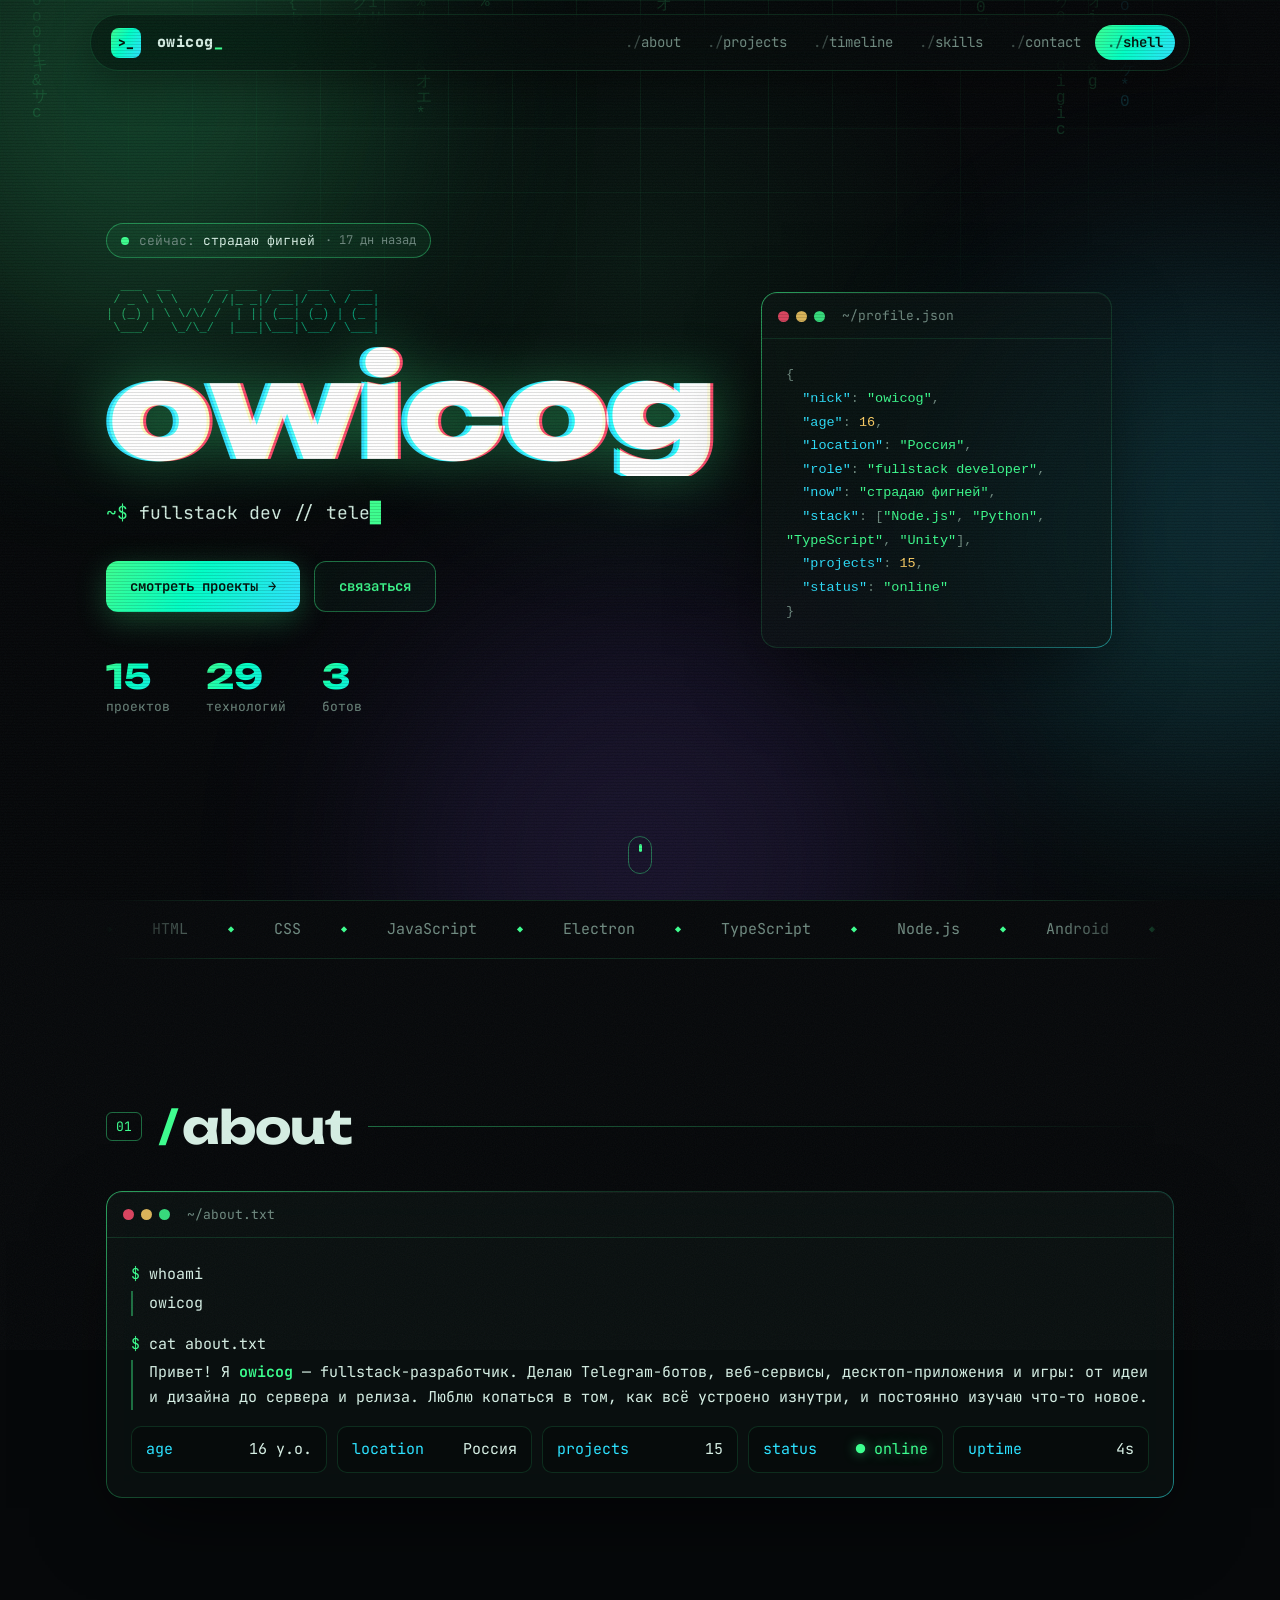
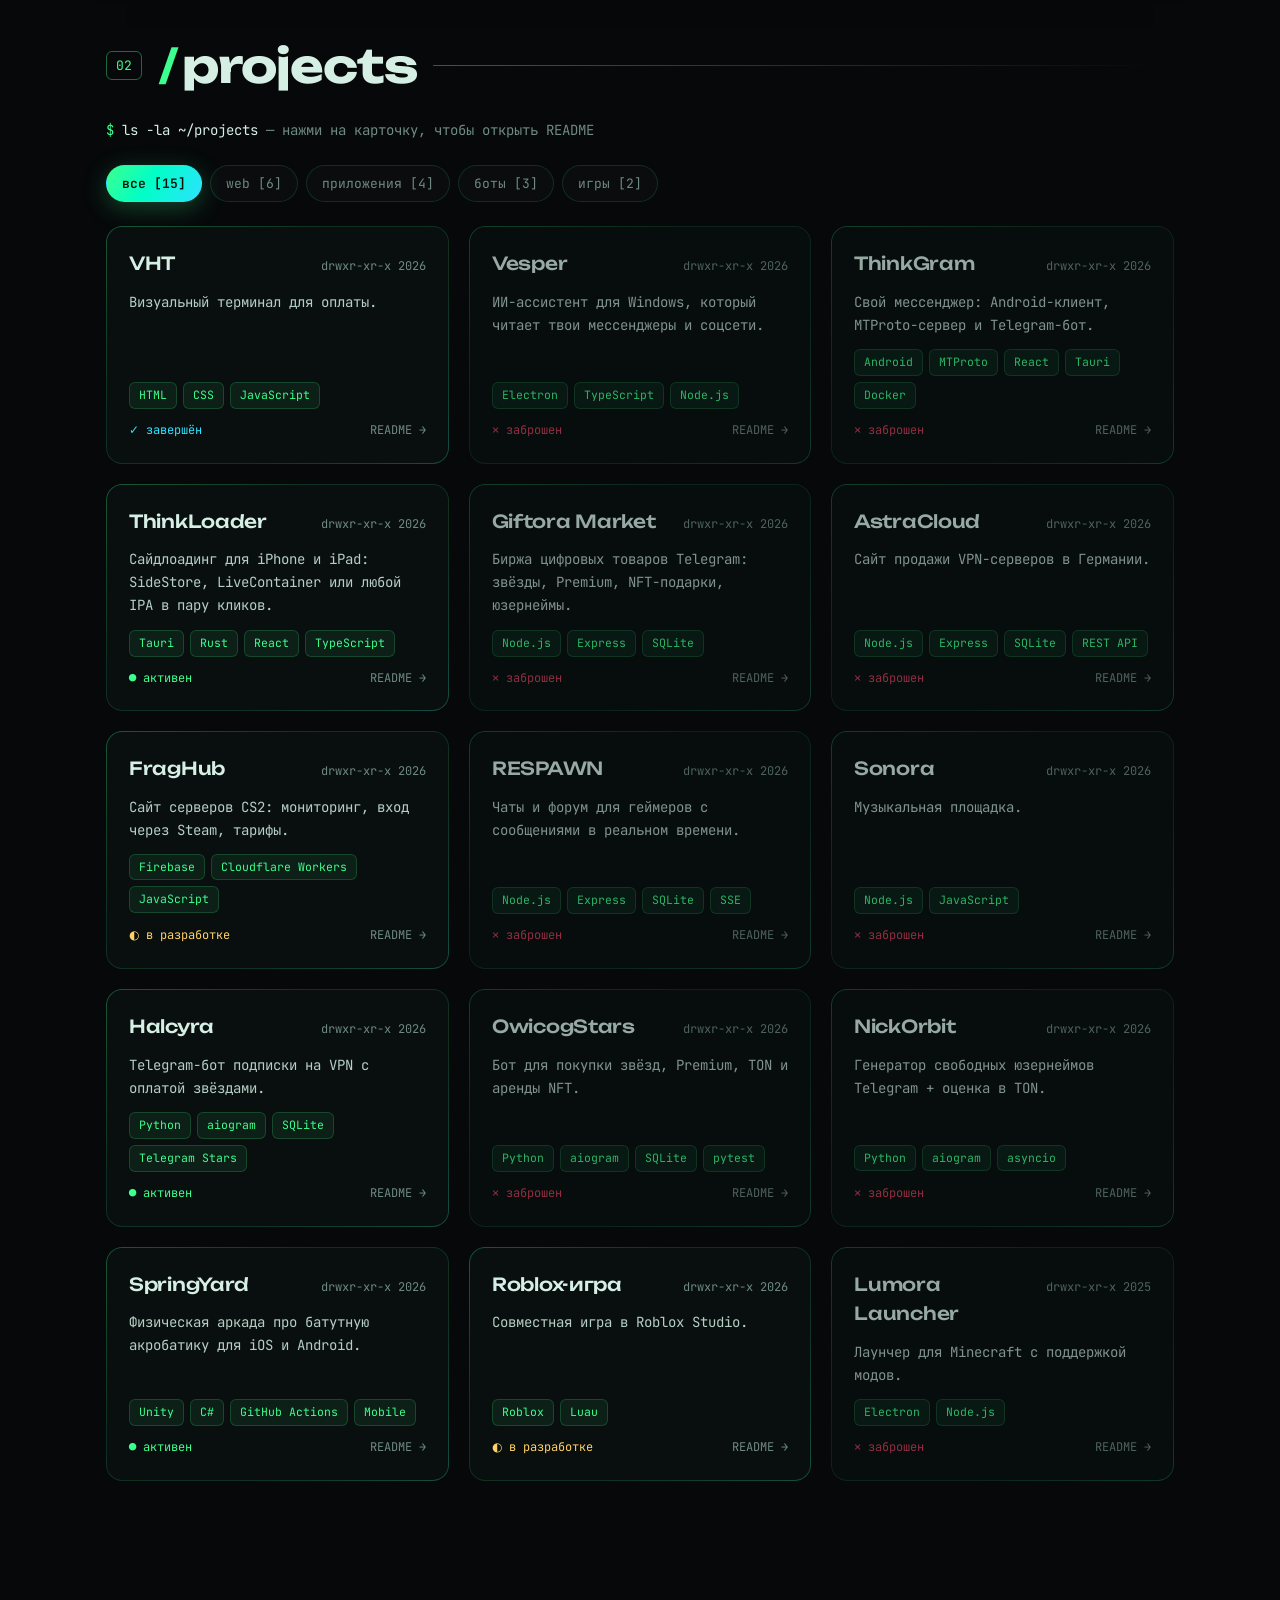
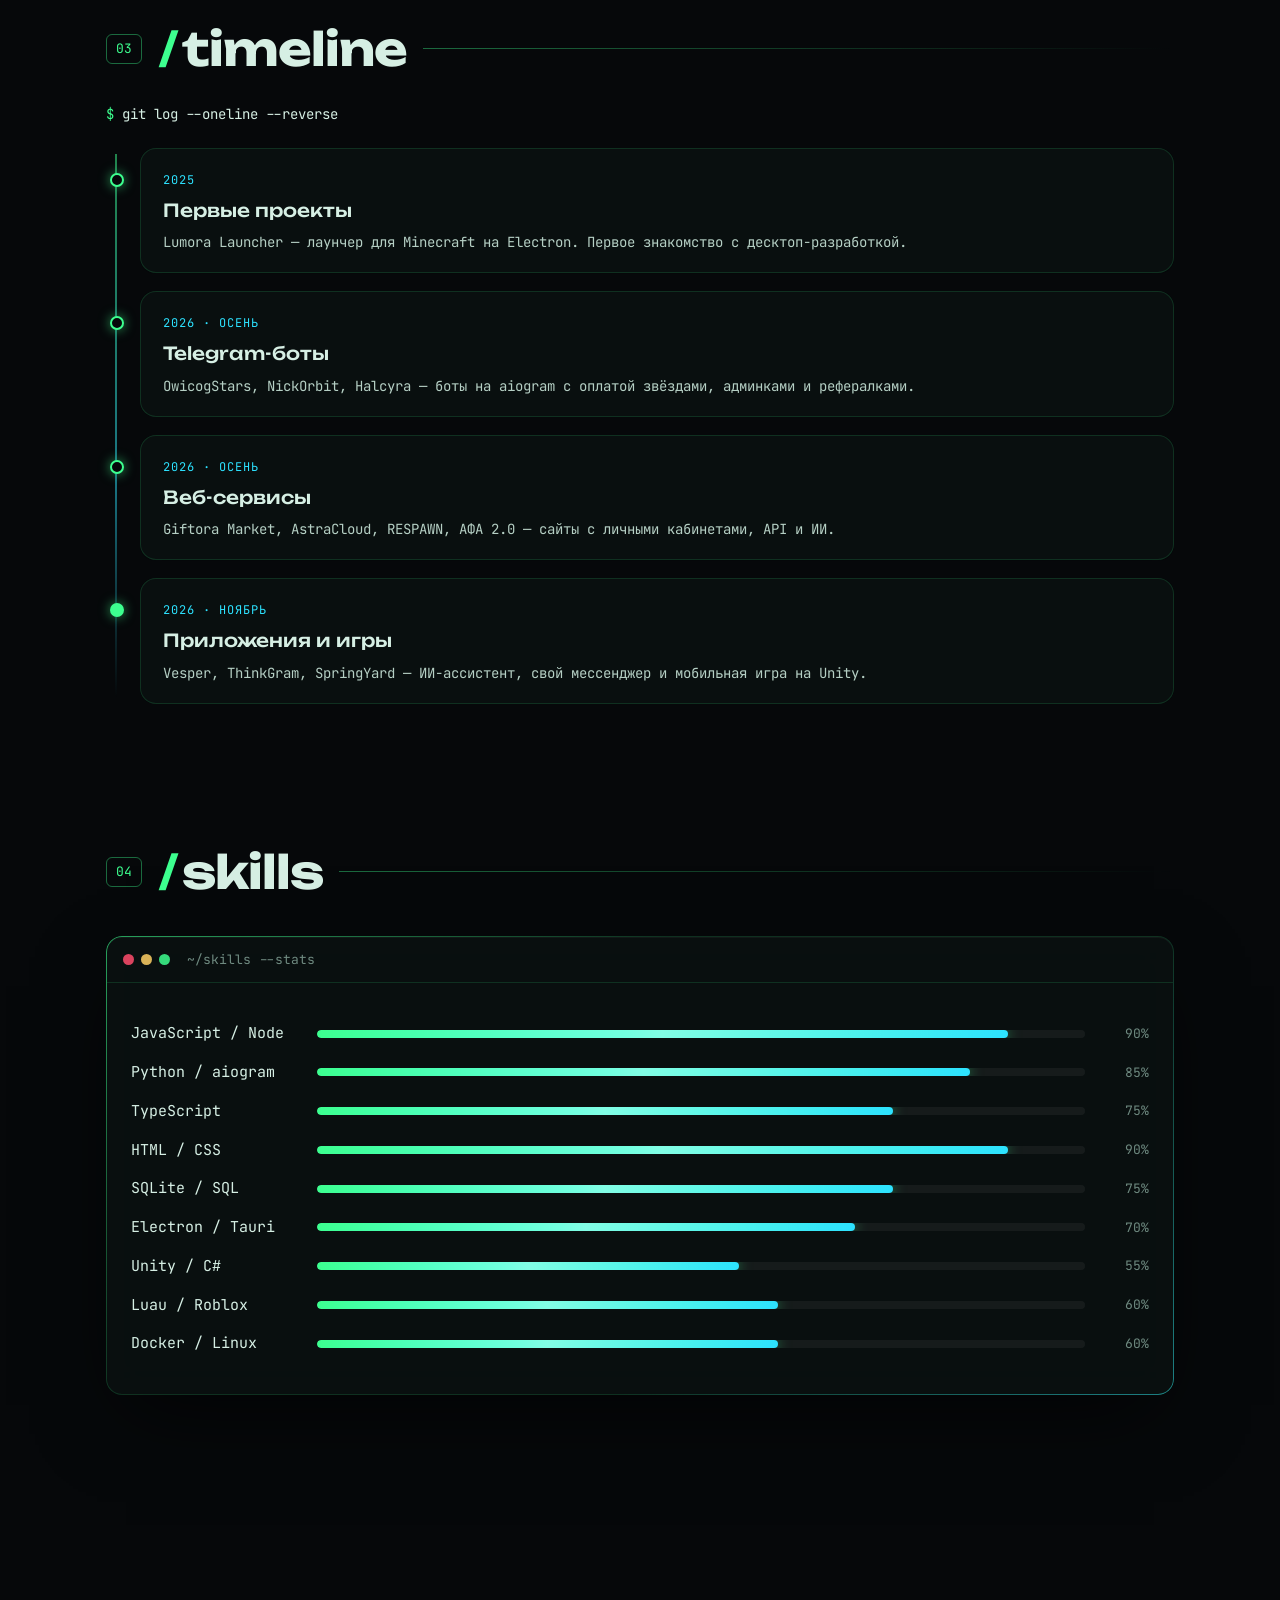
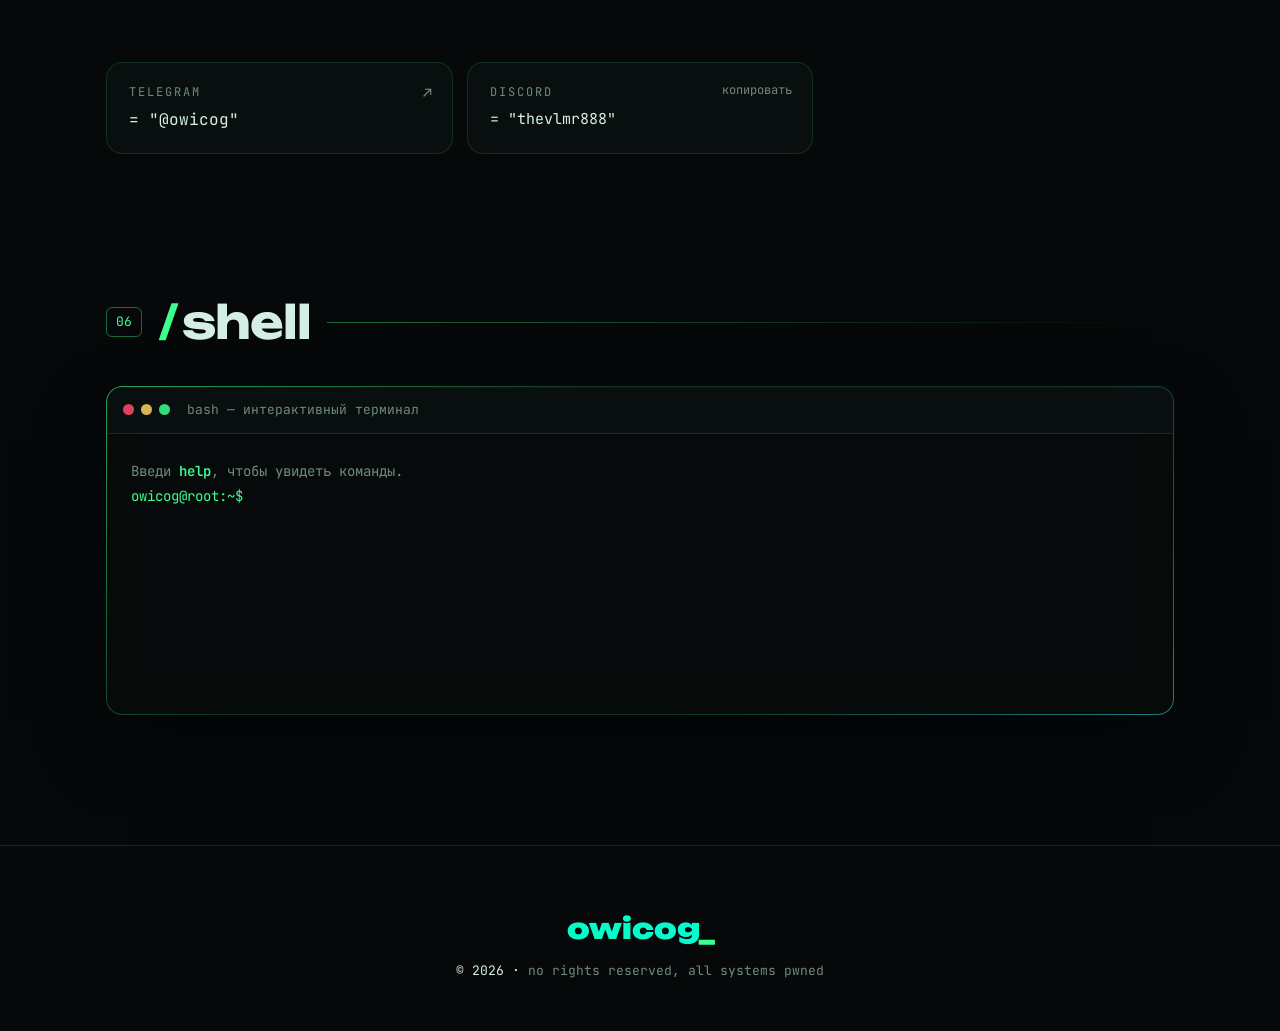
==== index.html @ a8354188 "Сайт-визитка owicog: сайт, админка и деплой на GitHub Pages Co-Authored-By: Claude Opus 5.5 <noreply" ====
<!doctype html>
<html lang="ru">
<head>
  <meta charset="utf-8">
  <meta name="viewport" content="width=device-width, initial-scale=1">
  <!--og-->
  <title>owicog</title>
  <meta name="description" content="owicog — fullstack-разработчик: Telegram-боты, веб-сервисы, приложения и игры.">
  <meta property="og:type" content="website">
  <meta property="og:site_name" content="owicog">
  <meta property="og:title" content="owicog — dev">
  <meta property="og:description" content="owicog — fullstack-разработчик: Telegram-боты, веб-сервисы, приложения и игры.">
  <meta name="twitter:card" content="summary_large_image">
  <meta name="twitter:title" content="owicog — dev">
  <meta name="twitter:description" content="owicog — fullstack-разработчик: Telegram-боты, веб-сервисы, приложения и игры.">
  <meta property="og:url" content="https://calihandlyyt.github.io/">
  <!--/og-->
  <meta name="theme-color" content="#06080a">
  <link rel="preconnect" href="https://fonts.googleapis.com">
  <link rel="preconnect" href="https://fonts.gstatic.com" crossorigin>
  <link href="https://fonts.googleapis.com/css2?family=JetBrains+Mono:wght@300;400;600;800&family=Unbounded:wght@500;700;900&display=swap" rel="stylesheet">
  <link rel="stylesheet" href="style.css">
</head>
<body>
  <canvas id="matrix"></canvas>
  <div class="bg-grid" aria-hidden="true"></div>
  <div class="bg-orbs" aria-hidden="true"><i></i><i></i><i></i></div>
  <div class="spotlight" aria-hidden="true"></div>
  <div class="noise" aria-hidden="true"></div>
  <div class="scanlines" aria-hidden="true"></div>
  <div id="progress" aria-hidden="true"></div>

  <!-- Экран загрузки -->
  <div id="boot">
    <pre id="boot-log"></pre>
    <div class="boot-bar"><span></span></div>
  </div>

  <header class="topbar">
    <a href="#top" class="logo"><span class="logo-mark">&gt;_</span> owicog<span class="blink">_</span></a>
    <nav>
      <a href="#about">about</a>
      <a href="#projects">projects</a>
      <a href="#timeline">timeline</a>
      <a href="#skills">skills</a>
      <a href="#contact">contact</a>
      <a href="#terminal" class="nav-cta">shell</a>
    </nav>
  </header>

  <main id="top">
    <!-- HERO -->
    <section class="hero">
      <div class="hero-left">
        <div class="pill" id="now-pill"><span class="dot"></span> <span id="now-text">online · открыт к проектам</span> <small id="now-ago"></small></div>
        <pre class="ascii" aria-hidden="true">
  ___  __      __ ___  ___  ___   ___
 / _ \ \ \    / /|_ _|/ __|/ _ \ / __|
| (_) | \ \/\/ /  | || (__| (_) | (_ |
 \___/   \_/\_/  |___|\___|\___/ \___|</pre>
        <h1 class="glitch" data-text="owicog"><span id="hero-name">owicog</span></h1>
        <p class="typed"><span class="c">~$</span> <span id="typed"></span><span class="cursor">█</span></p>
        <div class="hero-links">
          <a class="btn magnetic" href="#projects"><span>смотреть проекты</span> <b>→</b></a>
          <a class="btn ghost magnetic" href="#contact"><span>связаться</span></a>
        </div>
        <div class="stats">
          <div><b data-count="projects">0</b><span>проектов</span></div>
          <div><b data-count="tech">0</b><span>технологий</span></div>
          <div><b data-count="bots">0</b><span>ботов</span></div>
        </div>
      </div>

      <div class="hero-right">
        <div class="window glass float">
          <div class="window-bar"><i></i><i></i><i></i><span>~/profile.json</span></div>
          <pre class="window-body code" id="profile-code"></pre>
        </div>
      </div>

      <a href="#about" class="scroll-hint" aria-label="Листать вниз"><span></span></a>
    </section>

    <!-- MARQUEE -->
    <div class="marquee" aria-hidden="true"><div class="marquee-track" id="marquee"></div></div>

    <!-- ABOUT -->
    <section id="about">
      <div class="sec-head"><span class="num">01</span><h2 data-scramble>about</h2><span class="line"></span></div>
      <div class="window glass">
        <div class="window-bar"><i></i><i></i><i></i><span>~/about.txt</span></div>
        <div class="window-body">
          <p><span class="c">$</span> whoami</p>
          <p class="out">owicog</p>
          <p><span class="c">$</span> cat about.txt</p>
          <p class="out" id="about-text"></p>
          <ul class="facts">
            <li><span class="k">age</span> <span id="age">??</span></li>
            <li><span class="k">location</span> <span id="loc"></span></li>
            <li><span class="k">projects</span> <span id="pcount"></span></li>
            <li><span class="k">status</span> <span class="ok">● online</span></li>
            <li><span class="k">uptime</span> <span id="uptime">0s</span></li>
          </ul>
        </div>
      </div>
    </section>

    <!-- PROJECTS -->
    <section id="projects">
      <div class="sec-head"><span class="num">02</span><h2 data-scramble>projects</h2><span class="line"></span></div>
      <p class="sec-sub"><span class="c">$</span> ls -la ~/projects <span class="dim">— нажми на карточку, чтобы открыть README</span></p>
      <div id="filters" class="filters"></div>
      <div id="project-list" class="grid"></div>
    </section>

    <!-- TIMELINE -->
    <section id="timeline">
      <div class="sec-head"><span class="num">03</span><h2 data-scramble>timeline</h2><span class="line"></span></div>
      <p class="sec-sub"><span class="c">$</span> git log --oneline --reverse</p>
      <ol id="timeline-list" class="timeline"></ol>
    </section>

    <!-- SKILLS -->
    <section id="skills">
      <div class="sec-head"><span class="num">04</span><h2 data-scramble>skills</h2><span class="line"></span></div>
      <div class="window glass">
        <div class="window-bar"><i></i><i></i><i></i><span>~/skills --stats</span></div>
        <div class="window-body" id="skill-list"></div>
      </div>
    </section>

    <!-- CONTACT -->
    <section id="contact">
      <div class="sec-head"><span class="num">05</span><h2 data-scramble>contact</h2><span class="line"></span></div>
      <p class="sec-sub"><span class="c">$</span> cat contacts.conf</p>
      <div id="contact-list" class="contacts"></div>
    </section>

    <!-- TERMINAL -->
    <section id="terminal">
      <div class="sec-head"><span class="num">06</span><h2 data-scramble>shell</h2><span class="line"></span></div>
      <div class="window glass">
        <div class="window-bar"><i></i><i></i><i></i><span>bash — интерактивный терминал</span></div>
        <div class="window-body term" id="term">
          <div id="term-out"><p class="dim">Введи <b>help</b>, чтобы увидеть команды.</p></div>
          <form id="term-form" autocomplete="off">
            <label for="term-in" class="c">owicog@root:~$</label>
            <input id="term-in" spellcheck="false" autocapitalize="off">
          </form>
        </div>
      </div>
    </section>
  </main>

  <footer>
    <p class="foot-logo">owicog<span class="blink">_</span></p>
    <p>© <span id="year"></span> · <span class="dim">no rights reserved, all systems pwned</span></p>
  </footer>

  <!-- Модалка проекта -->
  <dialog id="modal">
    <div class="window-bar"><i></i><i></i><i></i><span id="modal-title"></span>
      <button id="modal-close" aria-label="Закрыть">✕</button></div>
    <div class="window-body" id="modal-body"></div>
  </dialog>

  <script src="data.js"></script>
  <script src="projects.js"></script>
  <script src="script.js"></script>
  <script src="effects.js"></script>
</body>
</html>
---- style.css ----
:root {
  --bg: #06080a;
  --bg-2: #0b1012;
  --glass: rgba(14, 22, 20, 0.55);
  --glass-strong: rgba(12, 18, 17, 0.85);
  --green: #3dff8f;
  --green-2: #00ffc6;
  --cyan: #2de2ff;
  --violet: #8b5cff;
  --red: #ff4d6d;
  --yellow: #ffd166;
  --text: #d6efe4;
  --muted: #6f8a80;
  --line: rgba(61, 255, 143, 0.14);
  --line-strong: rgba(61, 255, 143, 0.4);
  --grad: linear-gradient(120deg, var(--green) 0%, var(--green-2) 45%, var(--cyan) 100%);
  --glow: 0 0 12px rgba(61, 255, 143, 0.55);
  --radius: 16px;
  --mono: "JetBrains Mono", ui-monospace, Consolas, monospace;
  --display: "Unbounded", "JetBrains Mono", sans-serif;
  --ease: cubic-bezier(.16, 1, .3, 1);
}

* { box-sizing: border-box; margin: 0; padding: 0; }
html { scroll-behavior: smooth; }
body {
  background: var(--bg);
  color: var(--text);
  font-family: var(--mono);
  font-size: 15px;
  line-height: 1.65;
  overflow-x: hidden;
  -webkit-font-smoothing: antialiased;
}
::selection { background: var(--green); color: #000; }
::-webkit-scrollbar { width: 8px; }
::-webkit-scrollbar-track { background: var(--bg); }
::-webkit-scrollbar-thumb { background: linear-gradient(var(--green), var(--cyan)); border-radius: 8px; }
a { color: var(--cyan); text-decoration: none; transition: color .2s, text-shadow .2s; }
a:hover { text-shadow: 0 0 8px var(--cyan); }
b { color: var(--green); font-weight: 600; }
.c { color: var(--green); }
.dim { color: var(--muted); }
.ok { color: var(--green); text-shadow: var(--glow); }
.err { color: var(--red); }
.blink { animation: blink 1s steps(1) infinite; color: var(--green); }
@keyframes blink { 50% { opacity: 0; } }

/* ============ background layers ============ */
#matrix { position: fixed; inset: 0; z-index: -5; opacity: .16; }
.bg-grid {
  position: fixed; inset: 0; z-index: -4; pointer-events: none;
  background-image:
    linear-gradient(var(--line) 1px, transparent 1px),
    linear-gradient(90deg, var(--line) 1px, transparent 1px);
  background-size: 64px 64px;
  mask-image: radial-gradient(ellipse 80% 60% at 50% 0%, #000 20%, transparent 75%);
  -webkit-mask-image: radial-gradient(ellipse 80% 60% at 50% 0%, #000 20%, transparent 75%);
  opacity: .5;
}
.bg-orbs { position: fixed; inset: 0; z-index: -3; pointer-events: none; overflow: hidden; }
.bg-orbs i {
  position: absolute; width: 520px; height: 520px; border-radius: 50%;
  filter: blur(110px); opacity: .22; animation: orb 22s var(--ease) infinite alternate;
}
.bg-orbs i:nth-child(1) { background: var(--green); top: -160px; left: -120px; }
.bg-orbs i:nth-child(2) { background: var(--cyan); top: 30%; right: -200px; animation-duration: 28s; opacity: .16; }
.bg-orbs i:nth-child(3) { background: var(--violet); bottom: -220px; left: 30%; animation-duration: 34s; opacity: .14; }
@keyframes orb {
  0% { transform: translate(0, 0) scale(1); }
  50% { transform: translate(80px, 60px) scale(1.15); }
  100% { transform: translate(-60px, 120px) scale(.9); }
}
.spotlight {
  position: fixed; inset: 0; z-index: -2; pointer-events: none;
  background: radial-gradient(600px circle at var(--sx, 50%) var(--sy, 30%), rgba(61, 255, 143, .07), transparent 60%);
}
.noise {
  position: fixed; inset: -50%; z-index: 99; pointer-events: none; opacity: .045;
  background-image: url("data:image/svg+xml,%3Csvg xmlns='http://www.w3.org/2000/svg' width='160' height='160'%3E%3Cfilter id='n'%3E%3CfeTurbulence type='fractalNoise' baseFrequency='.9' numOctaves='3' stitchTiles='stitch'/%3E%3C/filter%3E%3Crect width='100%25' height='100%25' filter='url(%23n)'/%3E%3C/svg%3E");
  animation: grain 1s steps(4) infinite;
}
@keyframes grain {
  0% { transform: translate(0, 0); } 25% { transform: translate(-3%, 2%); }
  50% { transform: translate(2%, -3%); } 75% { transform: translate(-2%, -1%); }
}
.scanlines {
  position: fixed; inset: 0; z-index: 100; pointer-events: none;
  background: repeating-linear-gradient(to bottom, transparent 0 2px, rgba(0, 0, 0, .12) 2px 3px);
}
#progress {
  position: fixed; top: 0; left: 0; height: 2px; width: 100%; z-index: 120;
  background: var(--grad); box-shadow: 0 0 10px var(--green);
  transform-origin: 0 50%; transform: scaleX(var(--p, 0));
}

/* ============ boot ============ */
#boot {
  position: fixed; inset: 0; z-index: 200; background: #020303;
  padding: 32px; display: flex; flex-direction: column; justify-content: flex-end;
  transition: opacity .7s var(--ease), filter .7s var(--ease);
}
#boot pre { color: var(--green); font-size: 13px; white-space: pre-wrap; text-shadow: var(--glow); }
.boot-bar { margin-top: 18px; height: 3px; background: rgba(61, 255, 143, .1); border-radius: 3px; overflow: hidden; max-width: 420px; }
.boot-bar span { display: block; height: 100%; width: 0; background: var(--grad); animation: bootbar 1.7s var(--ease) forwards; }
@keyframes bootbar { to { width: 100%; } }
#boot.hide { opacity: 0; filter: blur(8px); pointer-events: none; }

/* ============ topbar ============ */
.topbar {
  position: fixed; top: 14px; left: 50%; transform: translateX(-50%); z-index: 50;
  width: min(1100px, calc(100% - 24px));
  display: flex; flex-wrap: wrap; gap: 8px 20px; justify-content: space-between; align-items: center;
  padding: 10px 14px 10px 20px;
  background: rgba(8, 12, 12, .55);
  backdrop-filter: blur(16px) saturate(140%); -webkit-backdrop-filter: blur(16px) saturate(140%);
  border: 1px solid var(--line); border-radius: 999px;
  box-shadow: 0 10px 40px rgba(0, 0, 0, .4);
  transition: background .3s, border-color .3s;
}
.topbar.scrolled { background: rgba(6, 9, 9, .82); border-color: var(--line-strong); }
.logo { color: var(--text); font-weight: 800; letter-spacing: .5px; }
.logo:hover { text-shadow: none; }
.logo-mark {
  display: inline-grid; place-items: center; width: 30px; height: 30px; margin-right: 6px;
  border-radius: 8px; background: var(--grad); color: #04110a; font-size: 13px; font-weight: 800;
}
.topbar nav { display: flex; flex-wrap: wrap; gap: 2px; }
.topbar nav a {
  color: var(--muted); padding: 6px 12px; border-radius: 999px; font-size: 14px;
  position: relative; transition: color .2s, background .2s;
}
.topbar nav a::before { content: "./"; opacity: .5; }
.topbar nav a:hover, .topbar nav a.active { color: var(--green); text-shadow: none; background: rgba(61, 255, 143, .08); }
.topbar nav a.nav-cta { color: #04110a; background: var(--grad); font-weight: 600; }
.topbar nav a.nav-cta::before { opacity: .6; }
.topbar nav a.nav-cta:hover { box-shadow: 0 0 18px rgba(61, 255, 143, .5); color: #04110a; }

main { max-width: 1100px; margin: 0 auto; padding: 0 16px; }
section { margin: 130px 0; scroll-margin-top: 100px; }

/* ============ hero ============ */
.hero {
  min-height: 100vh; margin: 0; padding: 120px 0 80px; position: relative;
  display: grid; grid-template-columns: 1.15fr .85fr; gap: 48px; align-items: center;
}
.pill {
  display: inline-flex; align-items: center; gap: 10px; padding: 6px 14px; margin-bottom: 22px;
  border: 1px solid var(--line-strong); border-radius: 999px; font-size: 13px; color: var(--text);
  background: rgba(61, 255, 143, .06);
}
.dot { width: 8px; height: 8px; border-radius: 50%; background: var(--green); box-shadow: 0 0 0 0 rgba(61, 255, 143, .7); animation: ping 1.8s infinite; }
@keyframes ping { 70% { box-shadow: 0 0 0 10px rgba(61, 255, 143, 0); } 100% { box-shadow: 0 0 0 0 rgba(61, 255, 143, 0); } }
.ascii {
  font-size: clamp(6px, 1.3vw, 12px); line-height: 1.15; margin-bottom: 8px;
  background: var(--grad); -webkit-background-clip: text; background-clip: text; color: transparent; opacity: .55;
}
.glitch {
  position: relative; display: inline-block;
  font-family: var(--display); font-weight: 900;
  font-size: clamp(56px, 11vw, 132px); line-height: 1; letter-spacing: -3px;
  background: var(--grad); background-size: 200% 100%;
  -webkit-background-clip: text; background-clip: text; color: transparent;
  filter: drop-shadow(0 0 28px rgba(61, 255, 143, .35));
  animation: shimmer 6s linear infinite;
}
@keyframes shimmer { to { background-position: -200% 0; } }
.glitch::before, .glitch::after {
  content: attr(data-text); position: absolute; inset: 0; overflow: hidden;
  background: none; -webkit-text-fill-color: currentColor; pointer-events: none; mix-blend-mode: screen;
}
.glitch::before { color: var(--red); transform: translateX(3px); animation: glitch 3.2s infinite linear alternate-reverse; }
.glitch::after { color: var(--cyan); transform: translateX(-3px); animation: glitch 2.7s infinite linear alternate; }
@keyframes glitch {
  0% { clip-path: inset(80% 0 0 0); }
  6% { clip-path: inset(10% 0 70% 0); }
  12% { clip-path: inset(50% 0 30% 0); }
  18%, 100% { clip-path: inset(100% 0 0 0); }
}
.typed { font-size: clamp(14px, 2vw, 18px); margin: 22px 0 34px; min-height: 1.65em; color: var(--text); }
.cursor { color: var(--green); animation: blink 1s steps(1) infinite; }

.hero-links { display: flex; flex-wrap: wrap; gap: 14px; }
.btn {
  position: relative; display: inline-flex; align-items: center; gap: 10px;
  padding: 13px 24px; border-radius: 12px; font-weight: 600; font-size: 14px;
  color: #04110a; background: var(--grad); overflow: hidden; isolation: isolate;
  transition: box-shadow .3s, transform .3s var(--ease);
  box-shadow: 0 8px 30px rgba(61, 255, 143, .25);
}
.btn b { color: inherit; transition: transform .3s var(--ease); }
.btn:hover { text-shadow: none; box-shadow: 0 10px 44px rgba(61, 255, 143, .45); }
.btn:hover b { transform: translateX(4px); }
.btn::after {
  content: ""; position: absolute; inset: 0; z-index: -1;
  background: linear-gradient(110deg, transparent 30%, rgba(255, 255, 255, .45) 50%, transparent 70%);
  transform: translateX(-120%); transition: transform .7s var(--ease);
}
.btn:hover::after { transform: translateX(120%); }
.btn.ghost {
  background: rgba(61, 255, 143, .04); color: var(--green);
  border: 1px solid var(--line-strong); box-shadow: none;
}
.btn.ghost:hover { background: rgba(61, 255, 143, .1); box-shadow: 0 0 24px rgba(61, 255, 143, .2); }

.stats { display: flex; gap: 36px; margin-top: 46px; flex-wrap: wrap; }
.stats div { display: flex; flex-direction: column; }
.stats b {
  font-family: var(--display); font-size: 34px; line-height: 1.1; font-weight: 700;
  background: var(--grad); -webkit-background-clip: text; background-clip: text; color: transparent;
}
.stats span { color: var(--muted); font-size: 13px; }

.hero-right { perspective: 1000px; }
.float { animation: float 7s ease-in-out infinite; }
@keyframes float { 50% { transform: translateY(-14px) rotateX(2deg) rotateY(-3deg); } }
.code { font-size: 13.5px; line-height: 1.75; min-height: 300px; white-space: pre-wrap; }
.code .key { color: var(--cyan); }
.code .str { color: var(--green); }
.code .num { color: var(--yellow); }
.code .pun { color: var(--muted); }

.scroll-hint {
  position: absolute; left: 50%; bottom: 26px; transform: translateX(-50%);
  width: 24px; height: 38px; border: 1.5px solid var(--line-strong); border-radius: 14px;
}
.scroll-hint span {
  position: absolute; left: 50%; top: 7px; width: 3px; height: 8px; margin-left: -1.5px;
  border-radius: 2px; background: var(--green); animation: wheel 1.8s var(--ease) infinite;
}
@keyframes wheel { 0% { opacity: 0; transform: translateY(0); } 30% { opacity: 1; } 100% { opacity: 0; transform: translateY(14px); } }

/* ============ marquee ============ */
.marquee {
  overflow: hidden; border-block: 1px solid var(--line); padding: 16px 0;
  mask-image: linear-gradient(90deg, transparent, #000 12%, #000 88%, transparent);
  -webkit-mask-image: linear-gradient(90deg, transparent, #000 12%, #000 88%, transparent);
}
.marquee-track { display: flex; gap: 40px; width: max-content; animation: marquee 40s linear infinite; }
.marquee:hover .marquee-track { animation-play-state: paused; }
.marquee-track span { color: var(--muted); font-size: 15px; white-space: nowrap; transition: color .2s; }
.marquee-track span::before { content: "◆"; color: var(--green); margin-right: 40px; font-size: 10px; vertical-align: middle; }
.marquee-track span:hover { color: var(--green); }
@keyframes marquee { to { transform: translateX(-50%); } }

/* ============ section heads ============ */
.sec-head { display: flex; align-items: center; gap: 16px; margin-bottom: 26px; }
.sec-head .num {
  font-size: 13px; color: var(--green); padding: 3px 9px; border: 1px solid var(--line-strong); border-radius: 6px;
}
.sec-head h2 {
  font-family: var(--display); font-weight: 700; font-size: clamp(28px, 5vw, 46px);
  letter-spacing: -1px; text-transform: lowercase; color: var(--text);
}
.sec-head h2::before { content: "/"; color: var(--green); margin-right: 4px; }
.sec-head .line {
  flex: 1; height: 1px; background: linear-gradient(90deg, var(--line-strong), transparent);
  transform-origin: 0 50%; transform: scaleX(0); transition: transform 1.2s var(--ease) .2s;
}
.sec-head.in .line { transform: scaleX(1); }
.sec-sub { margin: -10px 0 22px; font-size: 14px; }

/* ============ glass windows ============ */
.window, dialog {
  position: relative; border-radius: var(--radius);
  background: var(--glass);
  backdrop-filter: blur(18px) saturate(130%); -webkit-backdrop-filter: blur(18px) saturate(130%);
  border: 1px solid var(--line);
  box-shadow: 0 30px 80px -20px rgba(0, 0, 0, .7), inset 0 1px 0 rgba(255, 255, 255, .04);
}
.window::before, .card::before {
  content: ""; position: absolute; inset: -1px; border-radius: inherit; padding: 1px; pointer-events: none;
  background: linear-gradient(140deg, rgba(61, 255, 143, .55), transparent 35%, transparent 65%, rgba(45, 226, 255, .45));
  -webkit-mask: linear-gradient(#000 0 0) content-box, linear-gradient(#000 0 0);
  -webkit-mask-composite: xor; mask-composite: exclude;
}
.window-bar {
  display: flex; align-items: center; gap: 7px; padding: 12px 16px;
  border-bottom: 1px solid var(--line); font-size: 13px; color: var(--muted);
}
.window-bar i { width: 11px; height: 11px; border-radius: 50%; background: var(--red); opacity: .85; }
.window-bar i:nth-child(2) { background: var(--yellow); }
.window-bar i:nth-child(3) { background: var(--green); }
.window-bar span { margin-left: 10px; flex: 1; overflow: hidden; text-overflow: ellipsis; white-space: nowrap; }
.window-body { padding: 24px; }
.out { color: var(--text); margin: 4px 0 16px; padding-left: 16px; border-left: 2px solid var(--line-strong); }
.facts { list-style: none; margin-top: 12px; display: grid; grid-template-columns: repeat(auto-fill, minmax(190px, 1fr)); gap: 10px; }
.facts li {
  padding: 10px 14px; border: 1px solid var(--line); border-radius: 10px; background: rgba(0, 0, 0, .25);
  display: flex; justify-content: space-between; gap: 10px;
}
.facts .k { color: var(--cyan); }

/* ============ projects ============ */
.filters { display: flex; flex-wrap: wrap; gap: 8px; margin-bottom: 24px; }
.filters button {
  font: inherit; font-size: 13px; padding: 7px 15px; cursor: pointer; border-radius: 999px;
  background: rgba(255, 255, 255, .02); color: var(--muted); border: 1px solid var(--line);
  transition: all .25s var(--ease);
}
.filters button:hover { color: var(--green); border-color: var(--line-strong); }
.filters button.on { background: var(--grad); color: #04110a; border-color: transparent; font-weight: 600; box-shadow: 0 6px 24px rgba(61, 255, 143, .25); }

.grid { display: grid; grid-template-columns: repeat(auto-fill, minmax(300px, 1fr)); gap: 20px; }
.card {
  position: relative; border-radius: var(--radius); padding: 22px; cursor: pointer;
  background: var(--glass);
  backdrop-filter: blur(14px); -webkit-backdrop-filter: blur(14px);
  border: 1px solid var(--line);
  display: flex; flex-direction: column; gap: 12px;
  transform-style: preserve-3d;
  transition: opacity .7s var(--ease), transform .7s var(--ease), box-shadow .4s, border-color .4s;
}
.card::before { opacity: .35; transition: opacity .4s; }
.card::after {
  content: ""; position: absolute; inset: 0; border-radius: inherit; pointer-events: none; opacity: 0;
  background: radial-gradient(380px circle at var(--mx, 50%) var(--my, 50%), rgba(61, 255, 143, .13), transparent 45%);
  transition: opacity .3s;
}
.card:hover, .card:focus-visible { outline: none; box-shadow: 0 24px 60px -18px rgba(61, 255, 143, .28); }
.card:hover::before, .card:focus-visible::before { opacity: 1; }
.card:hover::after { opacity: 1; }
.card.tilting { transition: opacity .7s var(--ease), transform .12s linear, box-shadow .4s; }
.card > * { transform: translateZ(20px); }
.card.hidden { display: none; }
.card-head { display: flex; justify-content: space-between; align-items: baseline; gap: 10px; }
.card h3 { font-family: var(--display); font-weight: 500; font-size: 18px; color: var(--text); letter-spacing: -.3px; transition: color .3s; }
.card:hover h3 { color: var(--green); }
.perm { font-size: 12px; color: var(--muted); white-space: nowrap; }
.card p { font-size: 14px; flex: 1; color: #b5cfc4; }
.tags { display: flex; flex-wrap: wrap; gap: 6px; }
.tag {
  font-size: 11.5px; padding: 3px 9px; border-radius: 6px;
  color: var(--green); background: rgba(61, 255, 143, .07); border: 1px solid rgba(61, 255, 143, .18);
}
.card-foot { display: flex; justify-content: space-between; align-items: center; font-size: 12px; }
.card-foot .open { color: var(--muted); transition: color .3s, transform .3s var(--ease); }
.card:hover .card-foot .open { color: var(--green); transform: translateX(4px); }
.status { font-size: 12px; }
.status.active { color: var(--green); }
.status.done { color: var(--cyan); }
.status.wip { color: var(--yellow); }
.status.abandoned { color: var(--red); opacity: .8; }
.card.is-abandoned { filter: grayscale(.7); }
.card.is-abandoned.in { opacity: .7; }
.card.is-abandoned:hover { filter: none; opacity: 1; }

/* ============ now pill ============ */
#now-ago { color: var(--muted); font-size: 12px; }
#now-ago:empty { display: none; }

/* ============ timeline ============ */
.timeline { list-style: none; position: relative; padding-left: 34px; }
.timeline::before {
  content: ""; position: absolute; left: 9px; top: 6px; bottom: 6px; width: 2px;
  background: linear-gradient(var(--green), var(--cyan) 60%, transparent); opacity: .5;
}
.tl-item {
  position: relative; margin-bottom: 18px; padding: 18px 22px; border-radius: var(--radius);
  background: var(--glass); border: 1px solid var(--line);
  backdrop-filter: blur(12px); -webkit-backdrop-filter: blur(12px);
  transition: opacity .8s var(--ease), transform .8s var(--ease), filter .8s var(--ease), border-color .3s;
}
.tl-item:hover { border-color: var(--line-strong); }
.tl-dot {
  position: absolute; left: -31px; top: 24px; width: 14px; height: 14px; border-radius: 50%;
  background: var(--bg); border: 2px solid var(--green); box-shadow: 0 0 12px rgba(61, 255, 143, .6);
}
.tl-item:last-child .tl-dot { background: var(--green); animation: ping 1.8s infinite; }
.tl-item time { font-size: 12px; color: var(--cyan); letter-spacing: 1px; text-transform: uppercase; }
.tl-item h3 { font-family: var(--display); font-weight: 500; font-size: 18px; margin: 4px 0 6px; }
.tl-item p { color: #b5cfc4; font-size: 14px; }

/* ============ skills ============ */
.skill { display: grid; grid-template-columns: 170px 1fr 48px; gap: 16px; align-items: center; margin: 14px 0; }
.bar { height: 8px; border-radius: 8px; background: rgba(255, 255, 255, .05); position: relative; overflow: hidden; }
.bar span {
  position: absolute; inset: 0 auto 0 0; width: 0; border-radius: 8px;
  background: var(--grad); box-shadow: 0 0 14px rgba(61, 255, 143, .6);
  transition: width 1.6s var(--ease);
}
.bar span::after {
  content: ""; position: absolute; inset: 0;
  background: linear-gradient(90deg, transparent, rgba(255, 255, 255, .5), transparent);
  animation: sweep 2.4s ease-in-out infinite;
}
@keyframes sweep { from { transform: translateX(-100%); } to { transform: translateX(100%); } }
.skill .pct { text-align: right; color: var(--muted); font-size: 13px; }

/* ============ contacts ============ */
.contacts { display: grid; grid-template-columns: repeat(auto-fill, minmax(260px, 1fr)); gap: 14px; }
.contact {
  position: relative; display: flex; flex-direction: column; gap: 4px; padding: 20px 22px;
  border-radius: var(--radius); background: var(--glass); border: 1px solid var(--line); color: var(--text);
  overflow: hidden; transition: transform .4s var(--ease), border-color .3s, box-shadow .3s, opacity .7s var(--ease);
}
.contact .k { color: var(--muted); font-size: 12px; text-transform: uppercase; letter-spacing: 2px; }
.contact span:last-child { font-size: 16px; }
a.contact::after { content: "↗"; position: absolute; right: 20px; top: 18px; color: var(--muted); transition: transform .3s var(--ease), color .3s; }
a.contact:hover { border-color: var(--line-strong); box-shadow: 0 16px 40px -14px rgba(61, 255, 143, .3); text-shadow: none; transform: translateY(-4px); }
a.contact:hover::after { color: var(--green); transform: translate(3px, -3px); }
button.contact { font: inherit; text-align: left; cursor: pointer; }
button.contact:hover { border-color: var(--line-strong); box-shadow: 0 16px 40px -14px rgba(61, 255, 143, .3); transform: translateY(-4px); }
.copy-hint { position: absolute; right: 20px; top: 18px; font-style: normal; font-size: 12px; color: var(--muted); transition: color .3s; }
button.contact:hover .copy-hint, button.contact.copied .copy-hint { color: var(--green); }

/* ============ terminal ============ */
.term { min-height: 280px; max-height: 440px; overflow-y: auto; cursor: text; font-size: 14px; background: rgba(0, 0, 0, .35); border-radius: 0 0 var(--radius) var(--radius); }
#term-out p, #term-out pre { margin: 2px 0; white-space: pre-wrap; word-break: break-word; font-family: inherit; }
#term-form { display: flex; gap: 8px; align-items: center; }
#term-form label { white-space: nowrap; }
#term-in { flex: 1; min-width: 0; background: transparent; border: 0; outline: 0; color: var(--text); font: inherit; caret-color: var(--green); }

/* ============ modal ============ */
dialog {
  margin: auto; width: min(680px, calc(100% - 32px)); color: var(--text);
  padding: 0; font-family: inherit; background: var(--glass-strong); overflow: visible;
}
dialog[open] { animation: pop .45s var(--ease); }
@keyframes pop { from { opacity: 0; transform: translateY(24px) scale(.96); filter: blur(6px); } }
dialog::backdrop { background: rgba(2, 4, 4, .7); backdrop-filter: blur(6px); animation: fade .3s; }
@keyframes fade { from { opacity: 0; } }
#modal-close {
  background: rgba(255, 77, 109, .1); border: 1px solid rgba(255, 77, 109, .3); color: var(--red);
  width: 28px; height: 28px; border-radius: 8px; font: inherit; cursor: pointer; transition: background .2s;
}
#modal-close:hover { background: rgba(255, 77, 109, .25); }
#modal-body h3 { font-family: var(--display); font-weight: 700; font-size: 26px; margin-bottom: 6px; background: var(--grad); -webkit-background-clip: text; background-clip: text; color: transparent; }
#modal-body p { margin: 12px 0; }
#modal-body .meta { color: var(--muted); font-size: 13px; }
#modal-body .links { display: flex; gap: 12px; margin-top: 20px; flex-wrap: wrap; }

footer { text-align: center; padding: 60px 16px 50px; border-top: 1px solid var(--line); font-size: 13px; }
.foot-logo { font-family: var(--display); font-size: 28px; font-weight: 900; margin-bottom: 8px; background: var(--grad); -webkit-background-clip: text; background-clip: text; color: transparent; }

/* ============ reveal ============ */
.reveal { opacity: 0; transform: translateY(28px); filter: blur(4px); transition: opacity .8s var(--ease), transform .8s var(--ease), filter .8s var(--ease); }
.reveal.in { opacity: 1; transform: none; filter: none; }
.card.reveal { filter: none; }

/* ============ responsive ============ */
@media (max-width: 900px) {
  .hero { grid-template-columns: 1fr; padding-top: 150px; gap: 40px; }
  .hero-right { max-width: 560px; }
}
@media (max-width: 600px) {
  .topbar { border-radius: 18px; padding: 10px 12px; }
  .topbar nav a { padding: 5px 8px; font-size: 13px; }
  .skill { grid-template-columns: 1fr 44px; gap: 6px 12px; }
  .skill > span:first-child { grid-column: 1 / -1; }
  section { margin: 90px 0; }
  .stats { gap: 24px; }
  .window-body { padding: 18px; }
  .scroll-hint { display: none; }
  .grid { grid-template-columns: 1fr; }
}
@media (hover: none) { .spotlight { display: none; } }
@media (prefers-reduced-motion: reduce) {
  *, *::before, *::after { animation: none !important; transition: none !important; }
  .reveal { opacity: 1; transform: none; filter: none; }
}
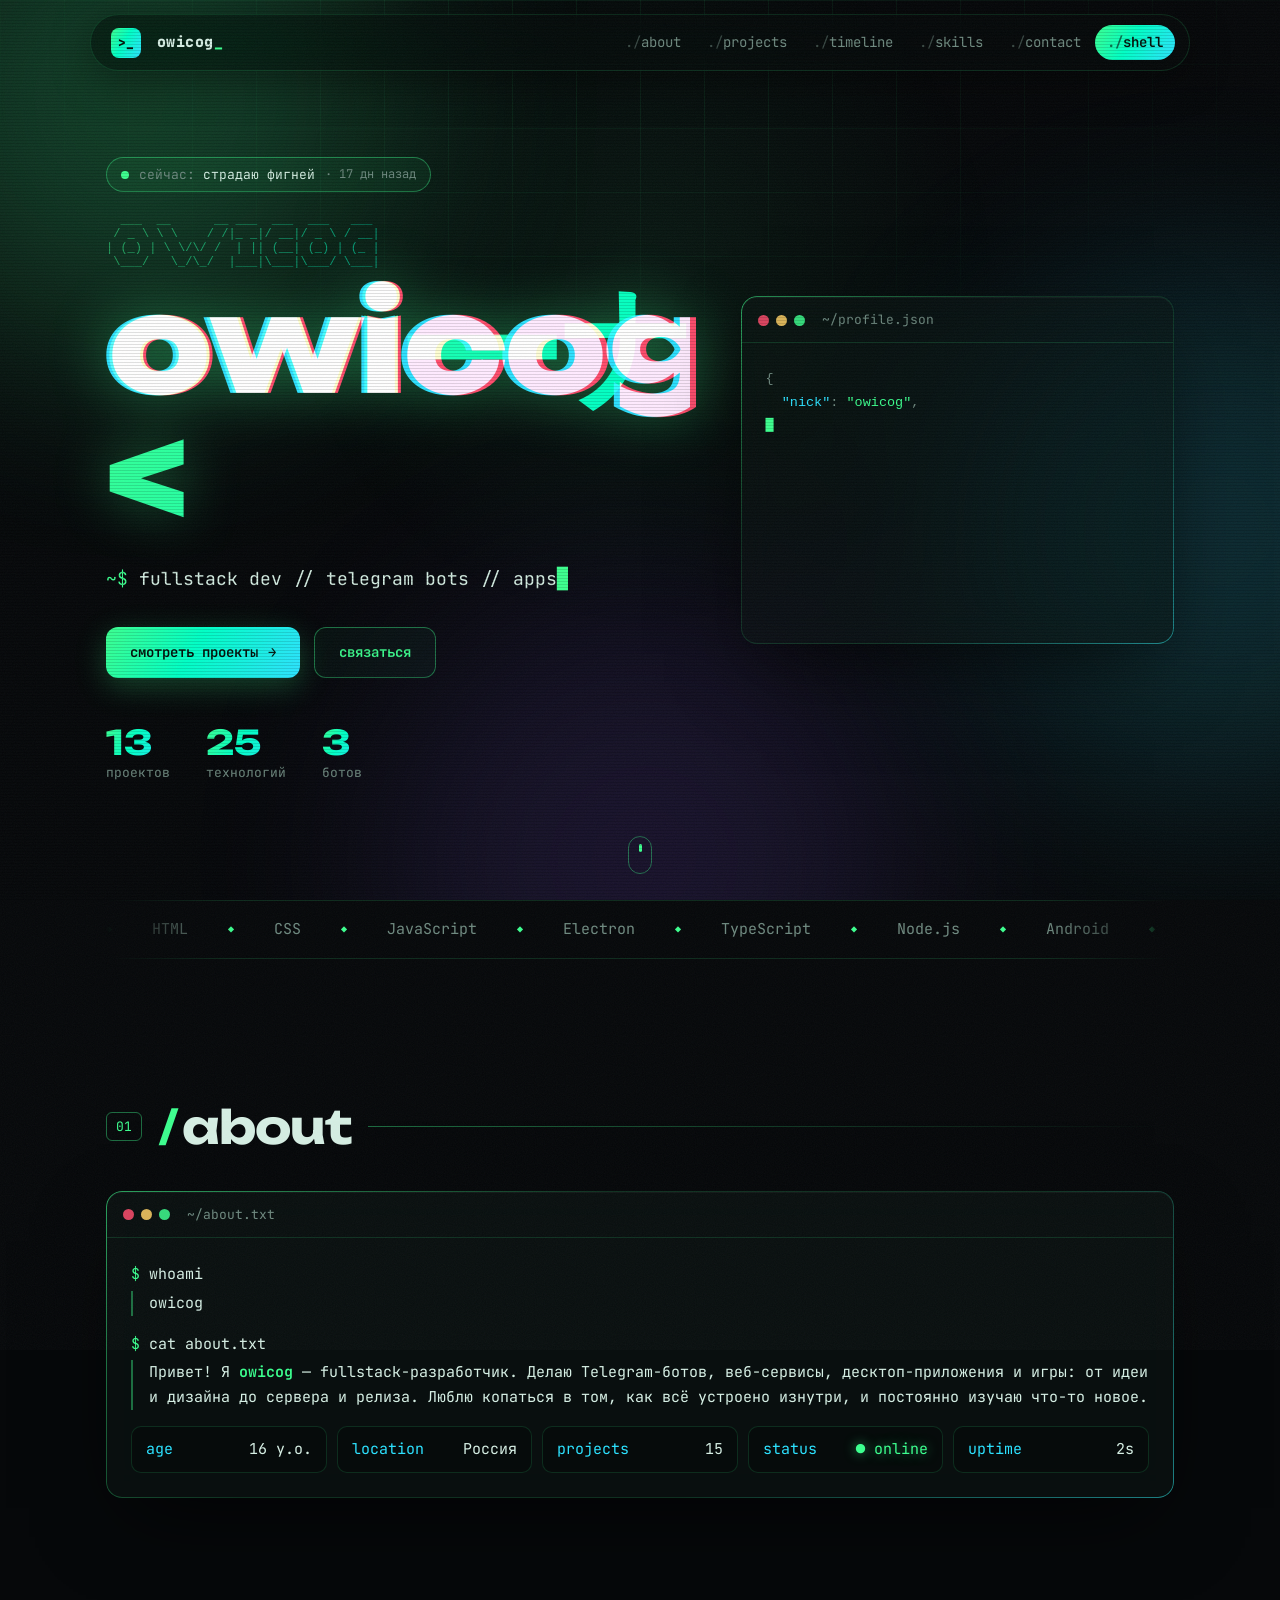
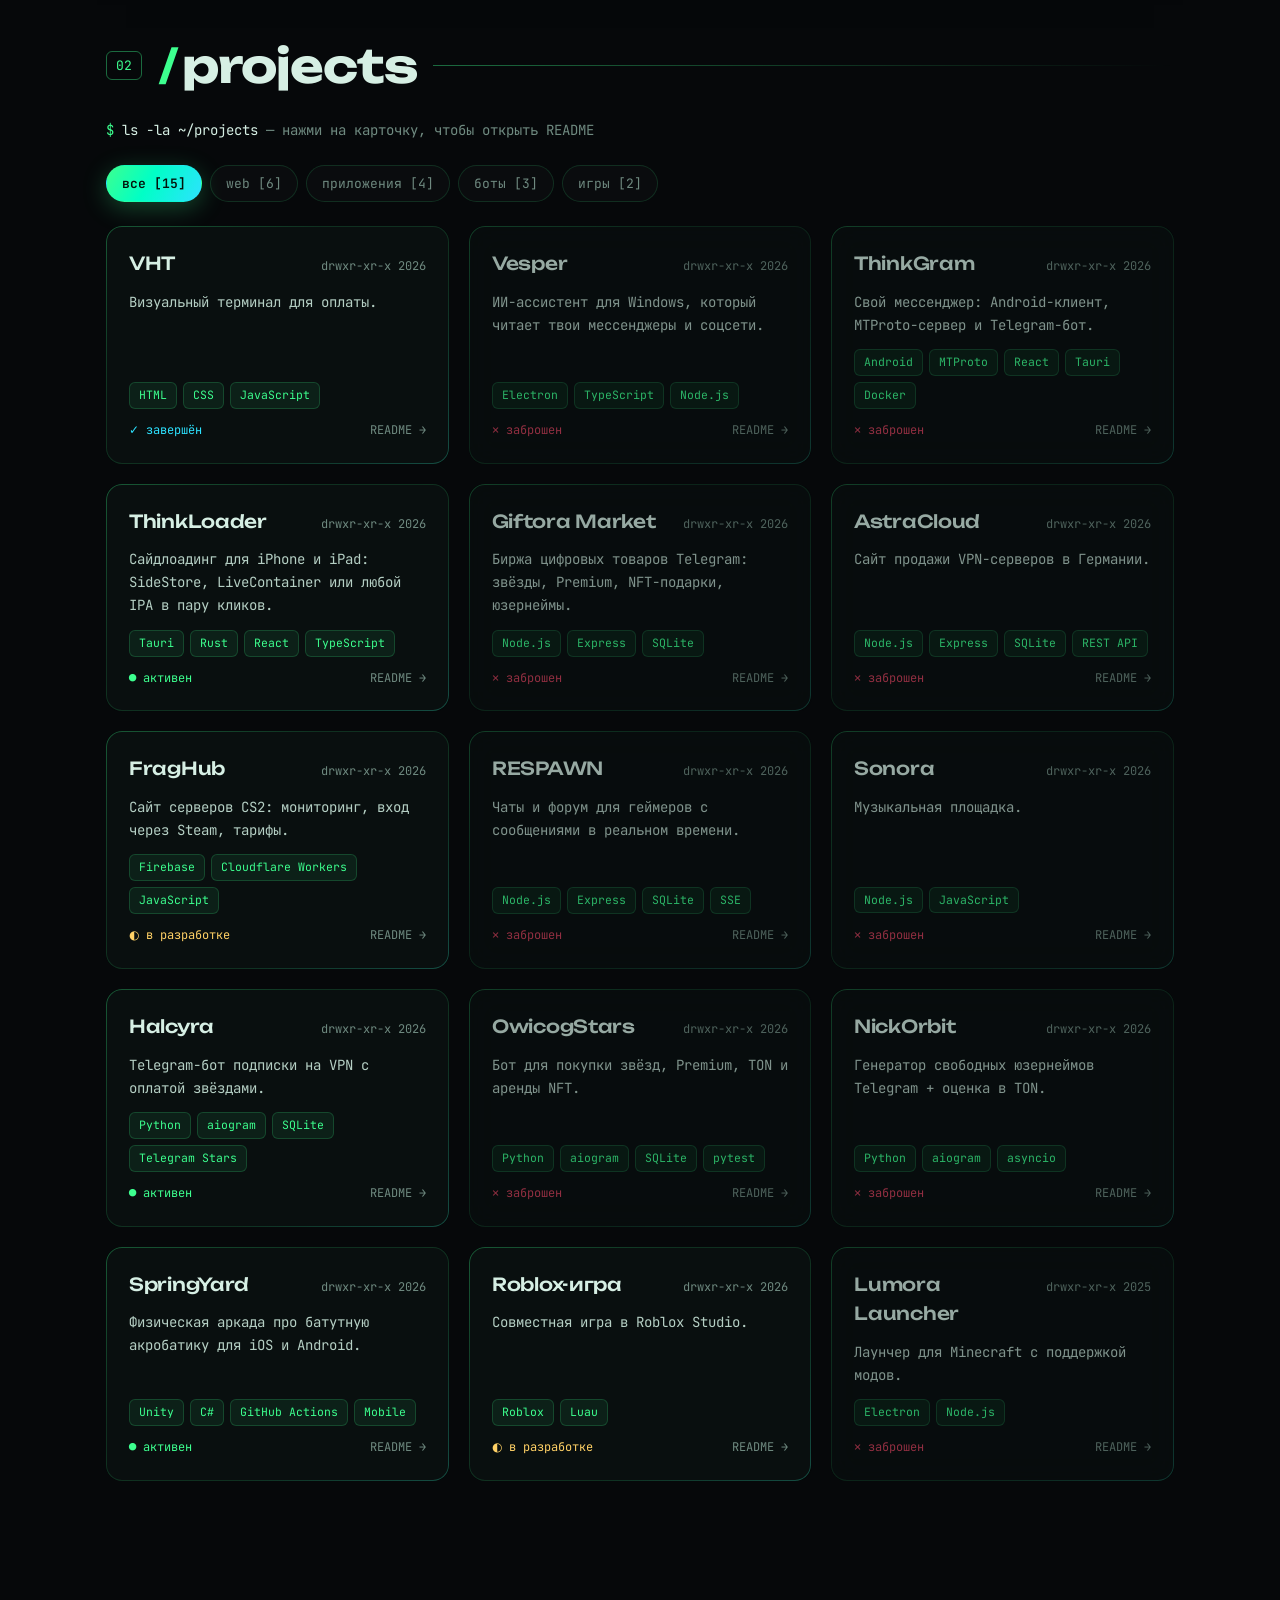
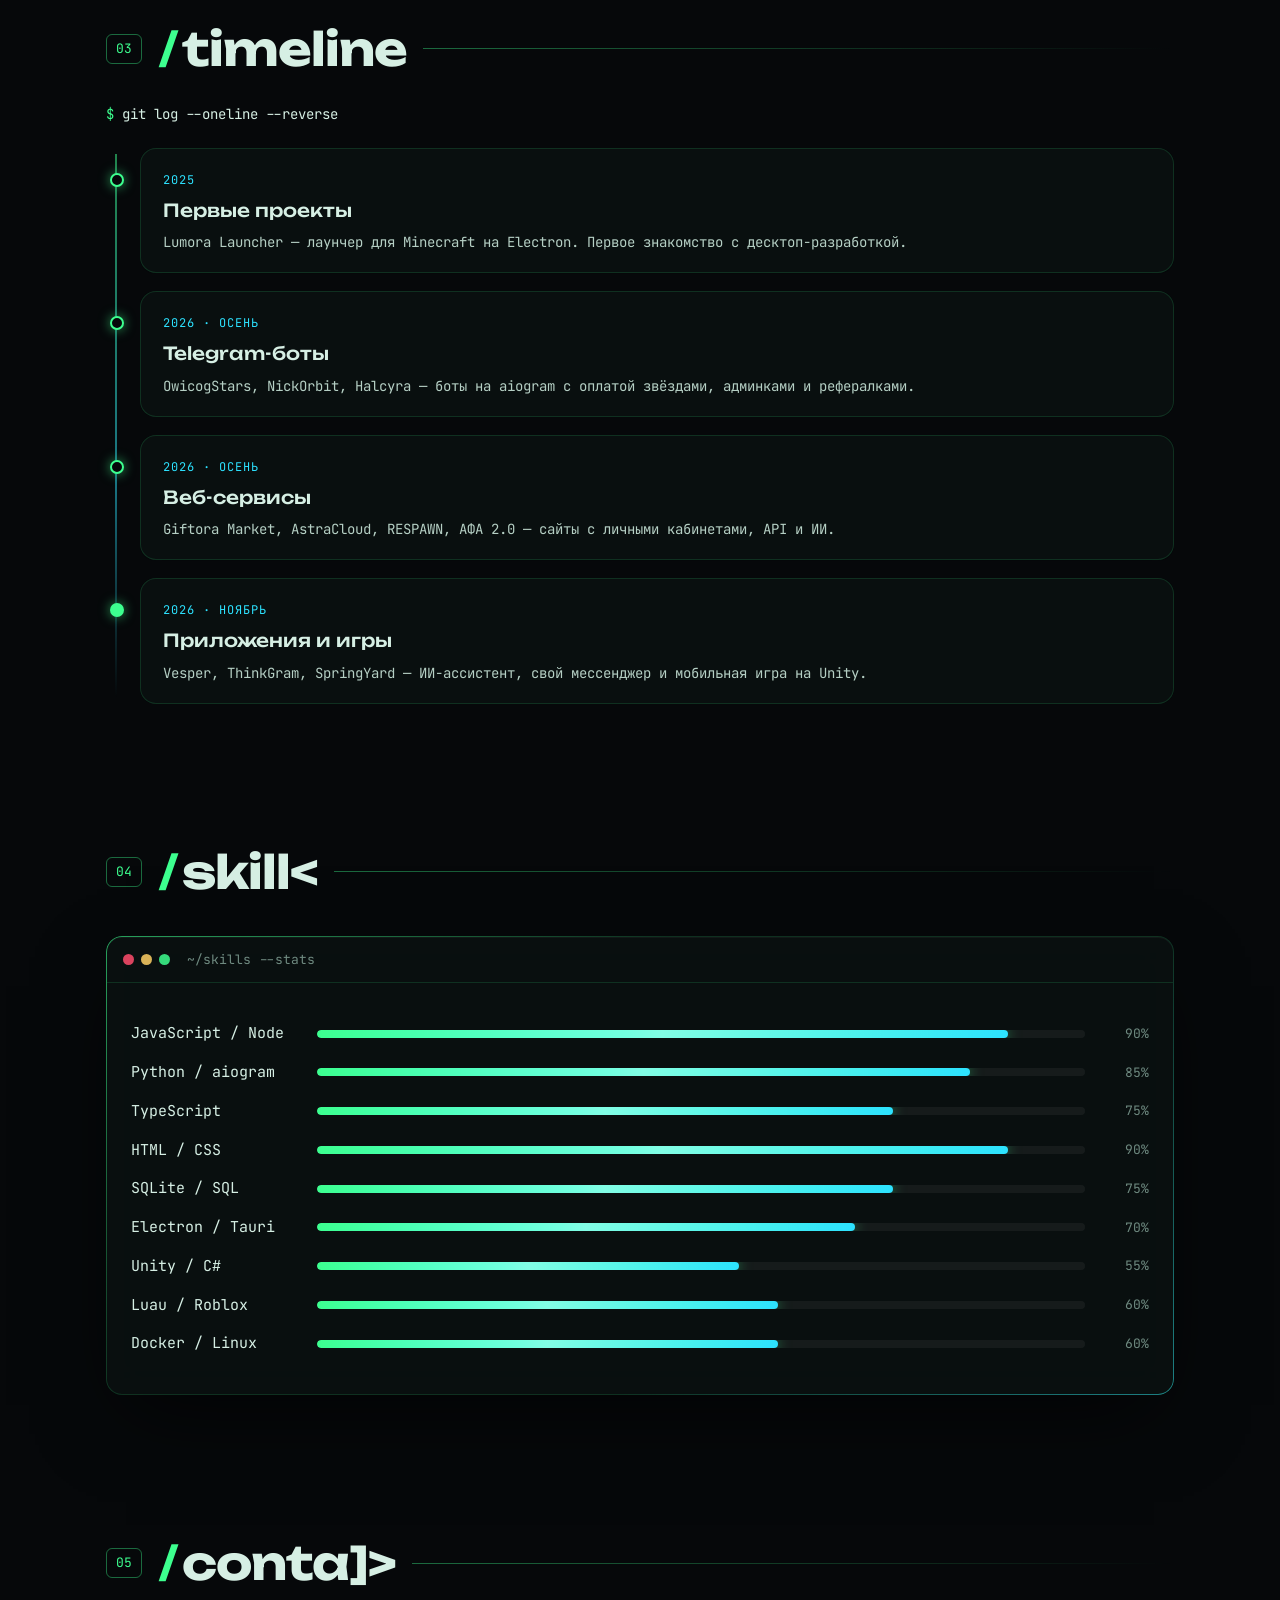
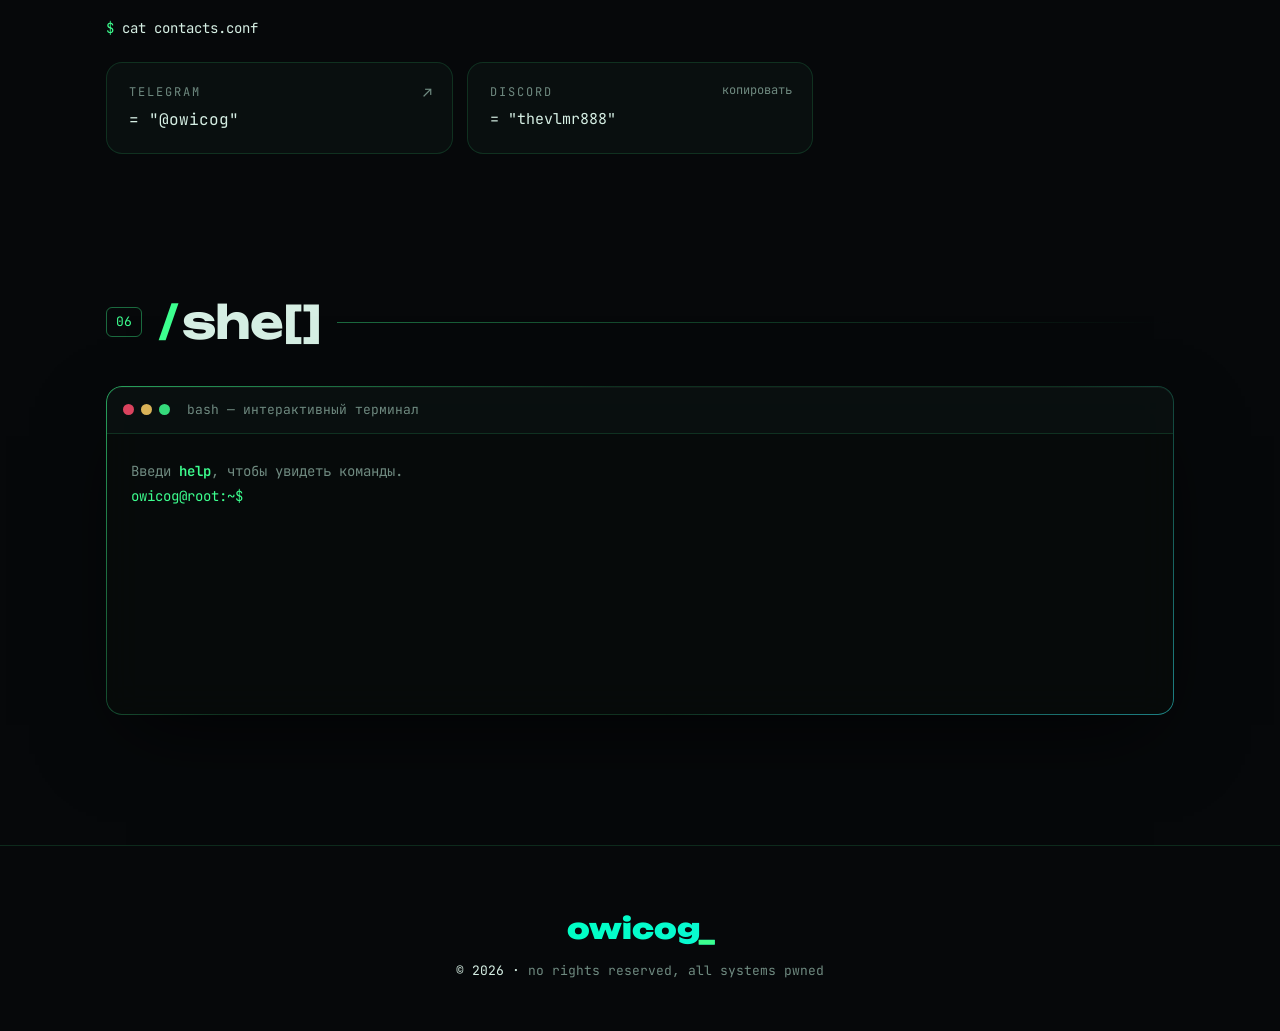
==== commit 6564330d: "Обновление сайта из админки 18.11.2026, 21:56:53" ====
--- a/index.html
+++ b/index.html
@@ -14,6 +14,10 @@
   <meta name="twitter:title" content="owicog — dev">
   <meta name="twitter:description" content="owicog — fullstack-разработчик: Telegram-боты, веб-сервисы, приложения и игры.">
   <meta property="og:url" content="https://calihandlyyt.github.io/">
+  <meta property="og:image" content="https://calihandlyyt.github.io/og.png?v=1795028186652">
+  <meta property="og:image:width" content="1200">
+  <meta property="og:image:height" content="630">
+  <meta name="twitter:image" content="https://calihandlyyt.github.io/og.png?v=1795028186652">
   <!--/og-->
   <meta name="theme-color" content="#06080a">
   <link rel="preconnect" href="https://fonts.googleapis.com">
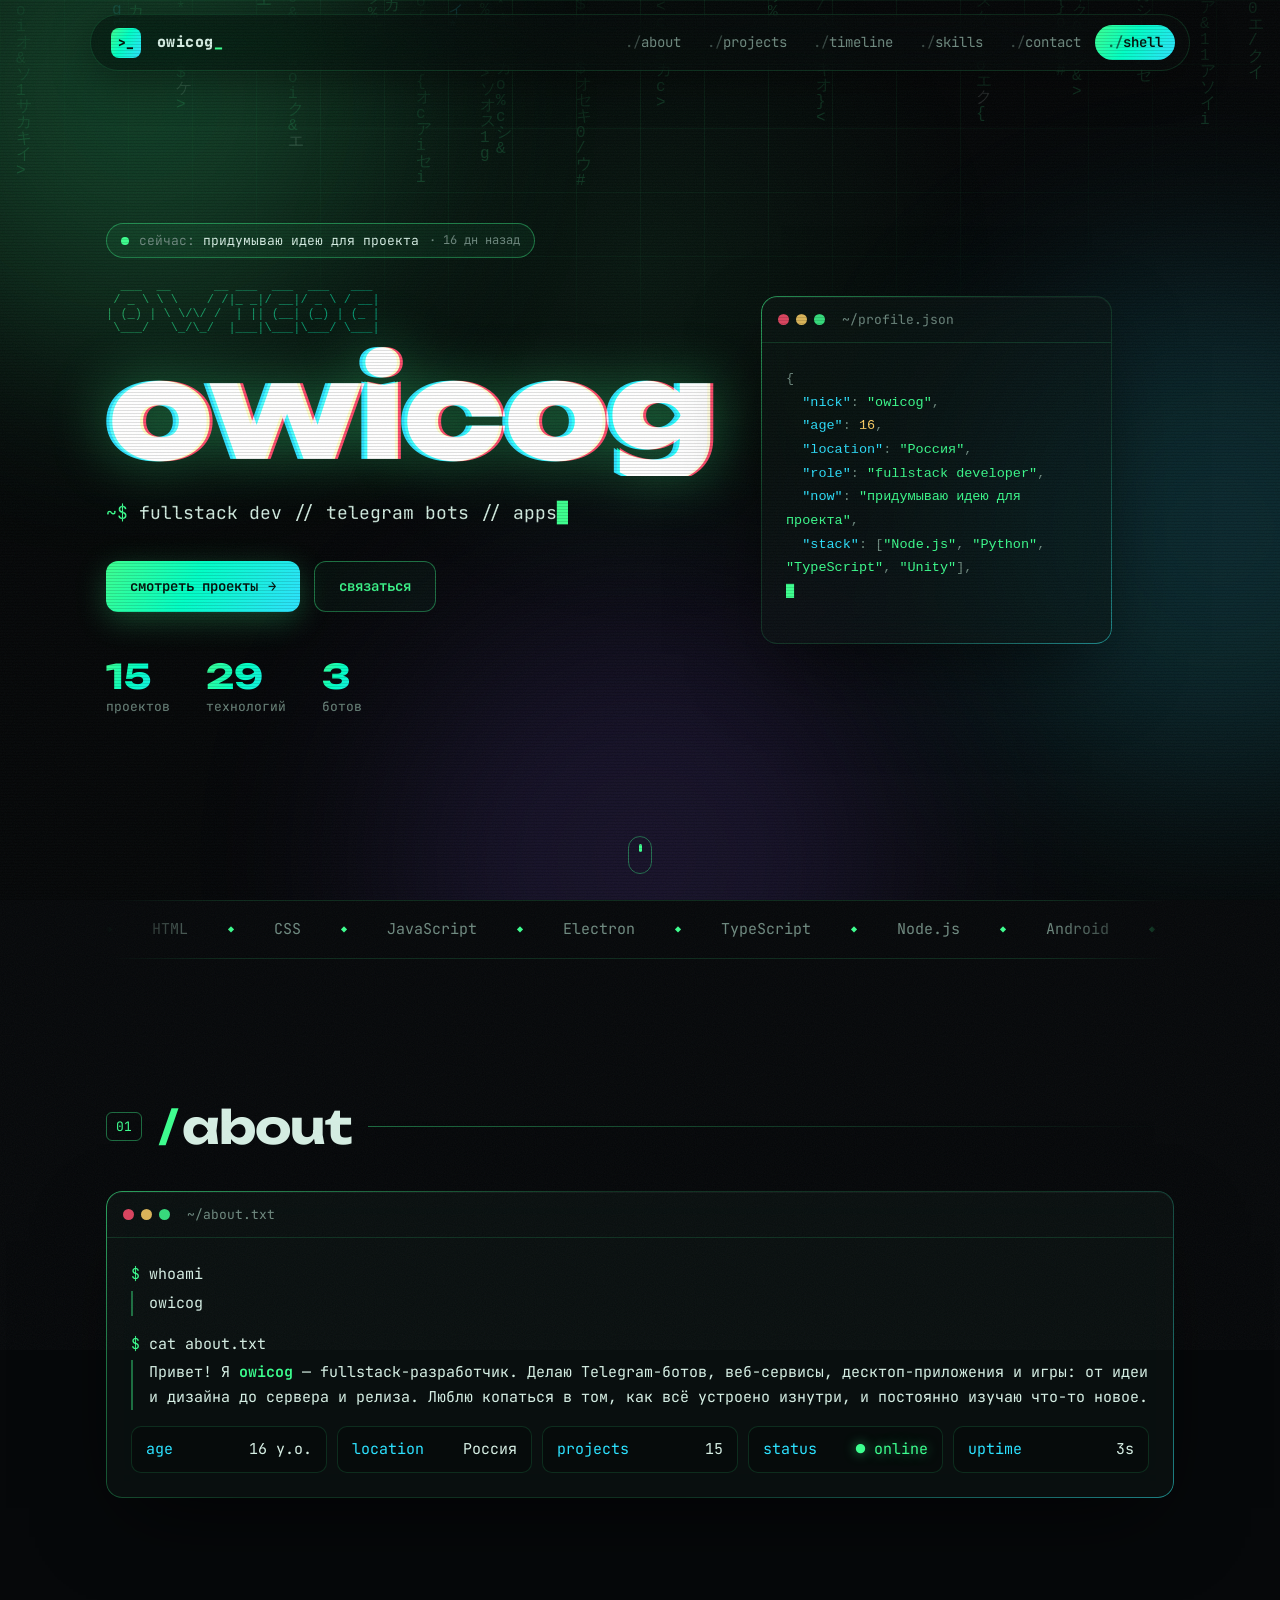
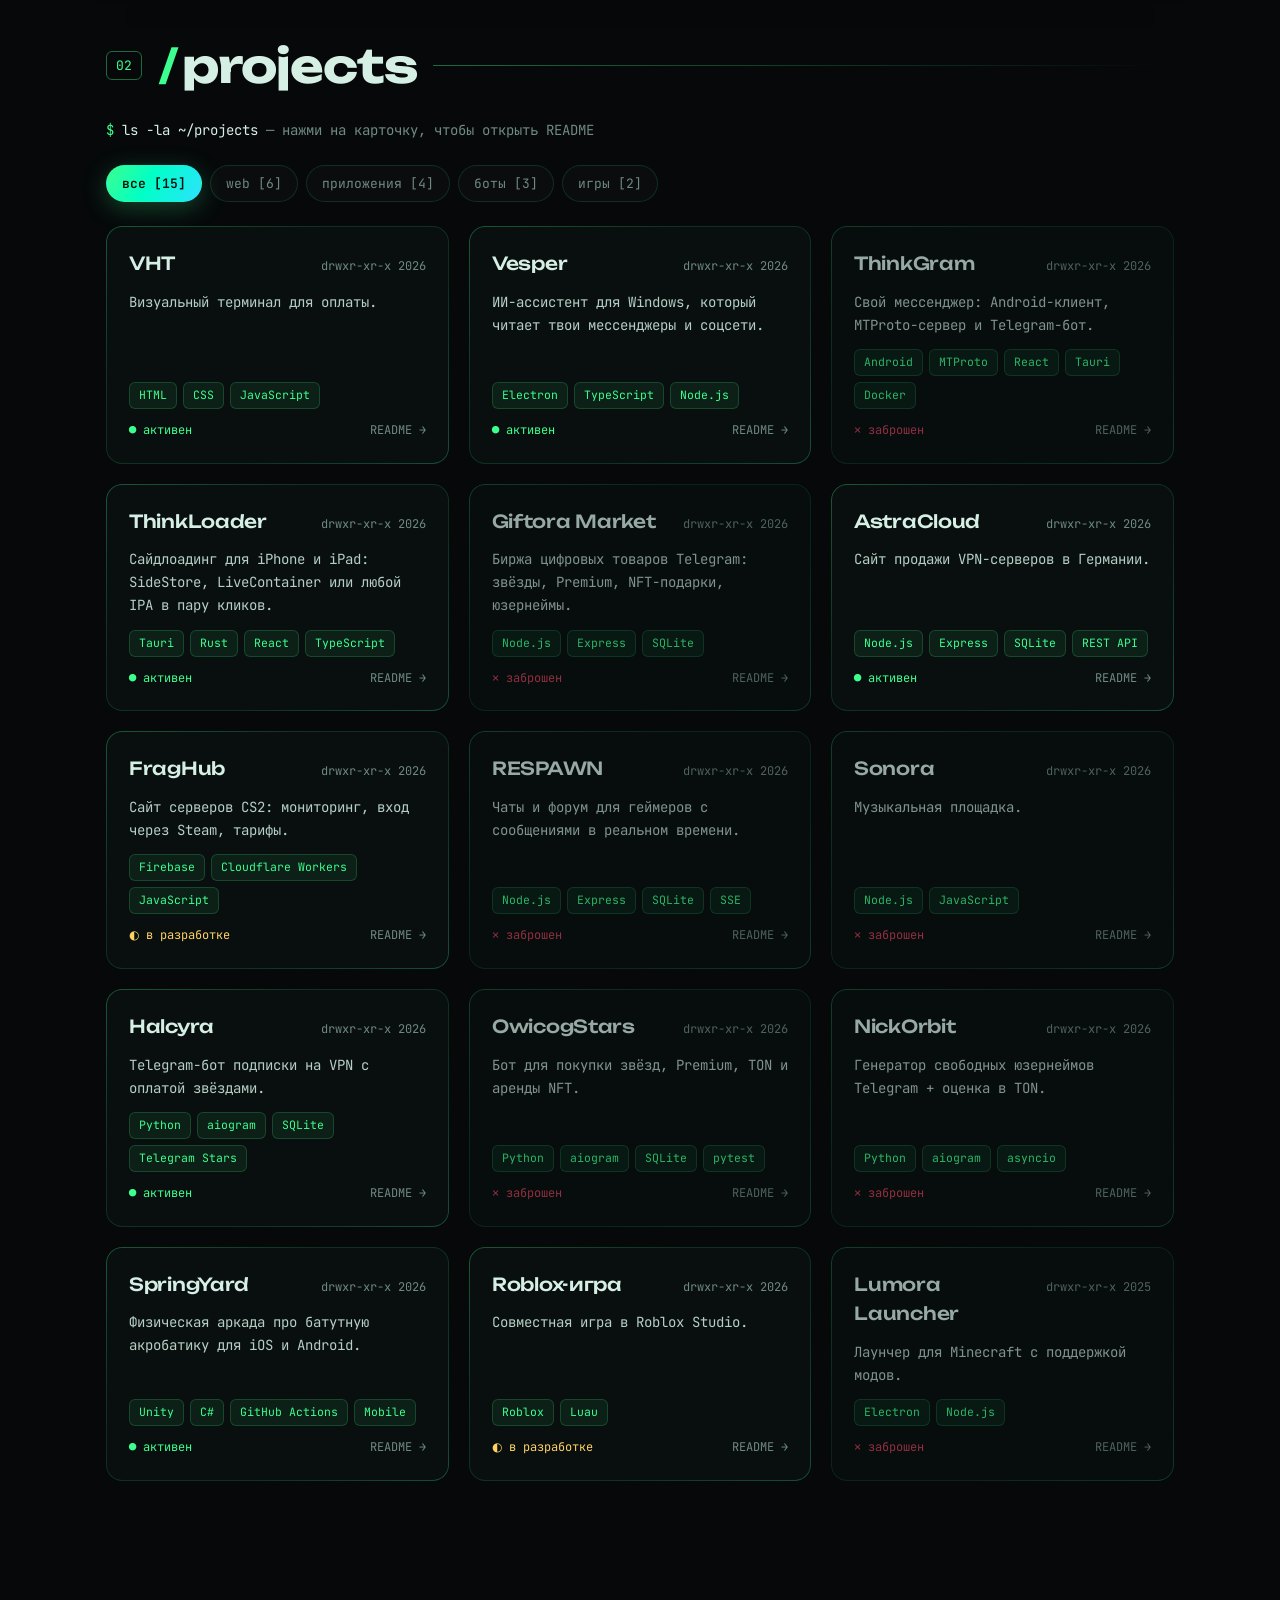
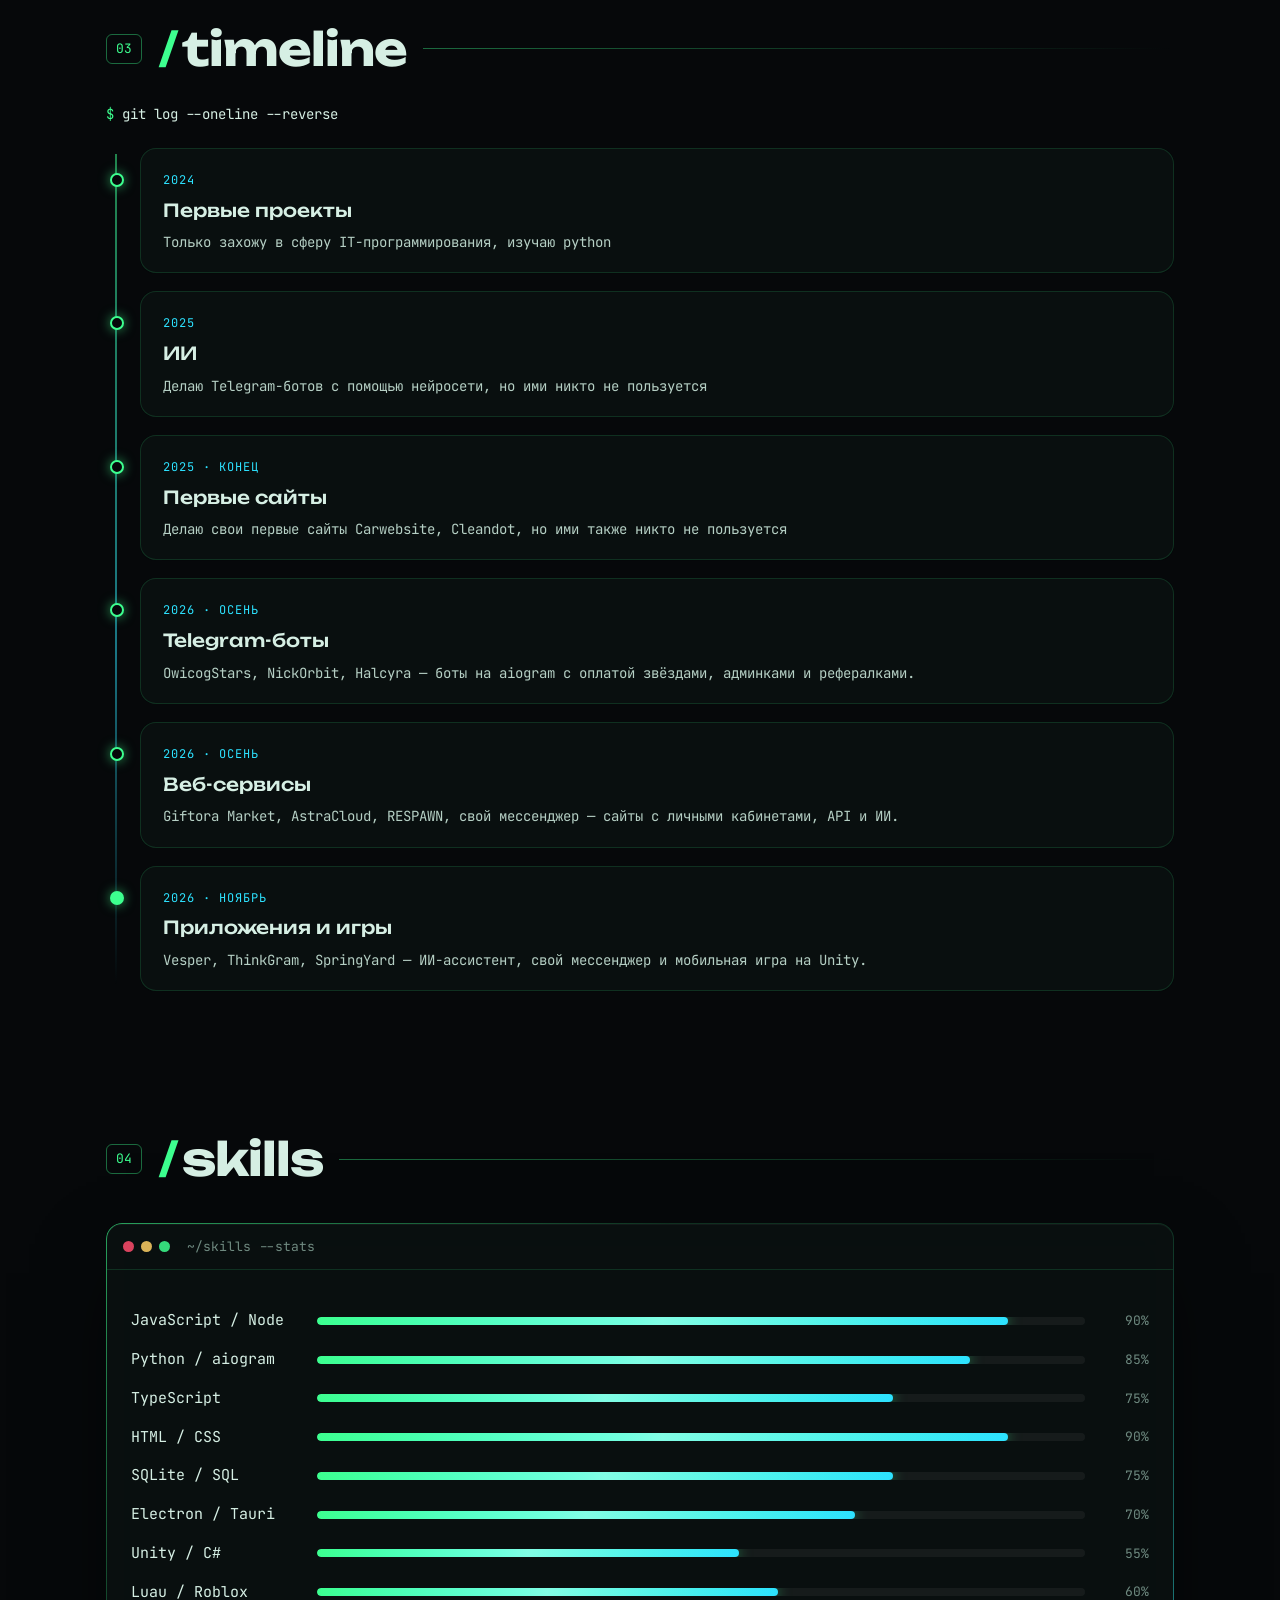
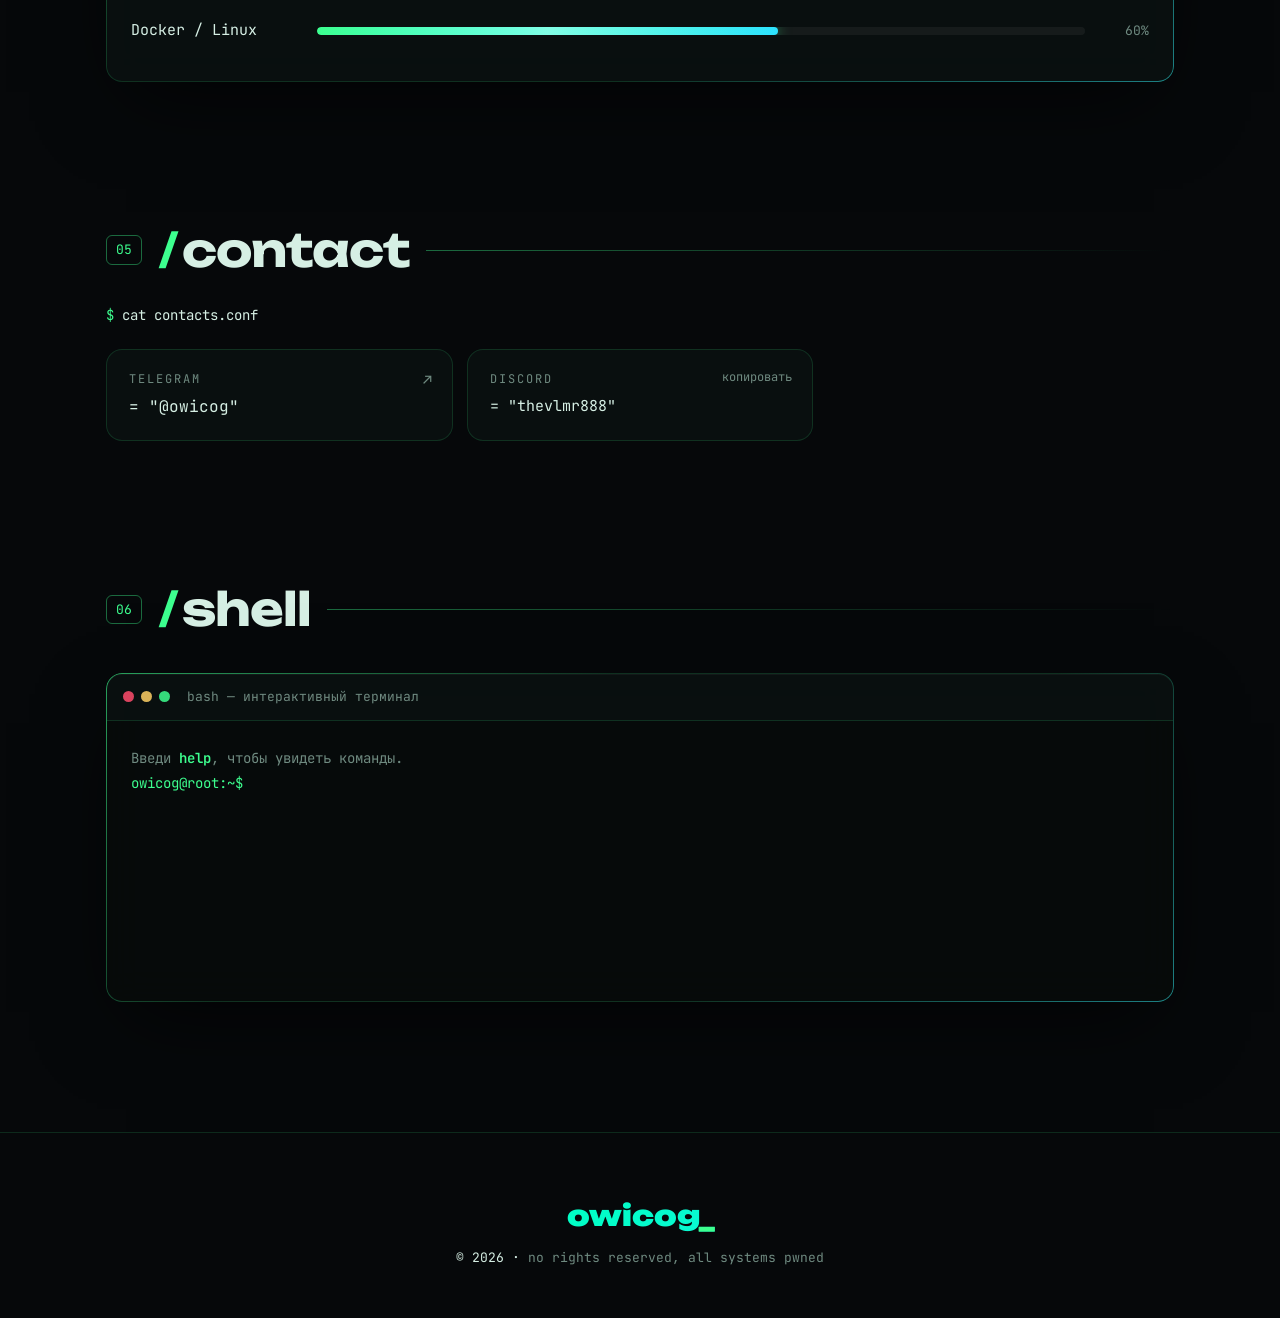
==== commit 430d7c97: "Обновление сайта из админки 19.11.2026, 09:43:40" ====
--- a/index.html
+++ b/index.html
@@ -14,10 +14,10 @@
   <meta name="twitter:title" content="owicog — dev">
   <meta name="twitter:description" content="owicog — fullstack-разработчик: Telegram-боты, веб-сервисы, приложения и игры.">
   <meta property="og:url" content="https://calihandlyyt.github.io/">
-  <meta property="og:image" content="https://calihandlyyt.github.io/og.png?v=1795028186652">
+  <meta property="og:image" content="https://calihandlyyt.github.io/og.png?v=1795070591708">
   <meta property="og:image:width" content="1200">
   <meta property="og:image:height" content="630">
-  <meta name="twitter:image" content="https://calihandlyyt.github.io/og.png?v=1795028186652">
+  <meta name="twitter:image" content="https://calihandlyyt.github.io/og.png?v=1795070591708">
   <!--/og-->
   <meta name="theme-color" content="#06080a">
   <link rel="preconnect" href="https://fonts.googleapis.com">
